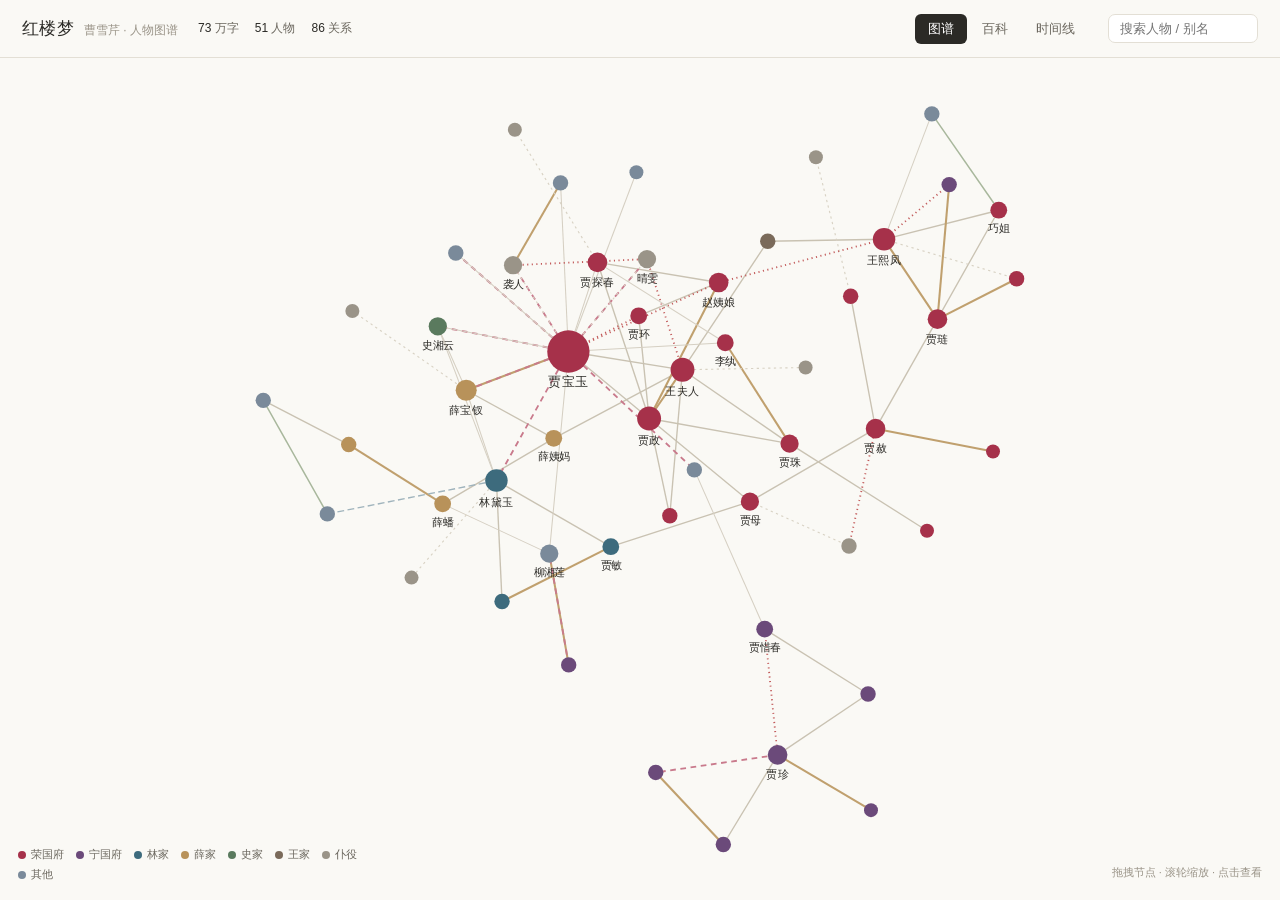
==== index.html @ deef9c7b "feat: 根路径入口页，跳转到 demo" ====
<!DOCTYPE html>
<html lang="zh-CN">
<head>
<meta charset="utf-8">
<meta name="viewport" content="width=device-width, initial-scale=1">
<title>Novel Atlas · 拆书成图</title>
<meta http-equiv="refresh" content="0; url=./demo/">
<style>
  html, body { height: 100%; margin: 0; }
  body {
    display: flex; flex-direction: column;
    align-items: center; justify-content: center; gap: 14px;
    background: #FAF9F5; color: #2B2A26;
    font-family: -apple-system, BlinkMacSystemFont, "PingFang SC", "Microsoft YaHei", sans-serif;
  }
  h1 { font-size: 20px; font-weight: 500; margin: 0; letter-spacing: .02em; }
  p { font-size: 13px; color: #8A8578; margin: 0; }
  a {
    margin-top: 10px; font-size: 13px; color: #A6314A;
    text-decoration: none; border-bottom: 1px solid currentColor; padding-bottom: 2px;
  }
</style>
</head>
<body>
  <h1>Novel Atlas</h1>
  <p>正在进入红楼梦人物图谱…</p>
  <a href="./demo/">如果没有自动跳转，点这里</a>
</body>
</html>
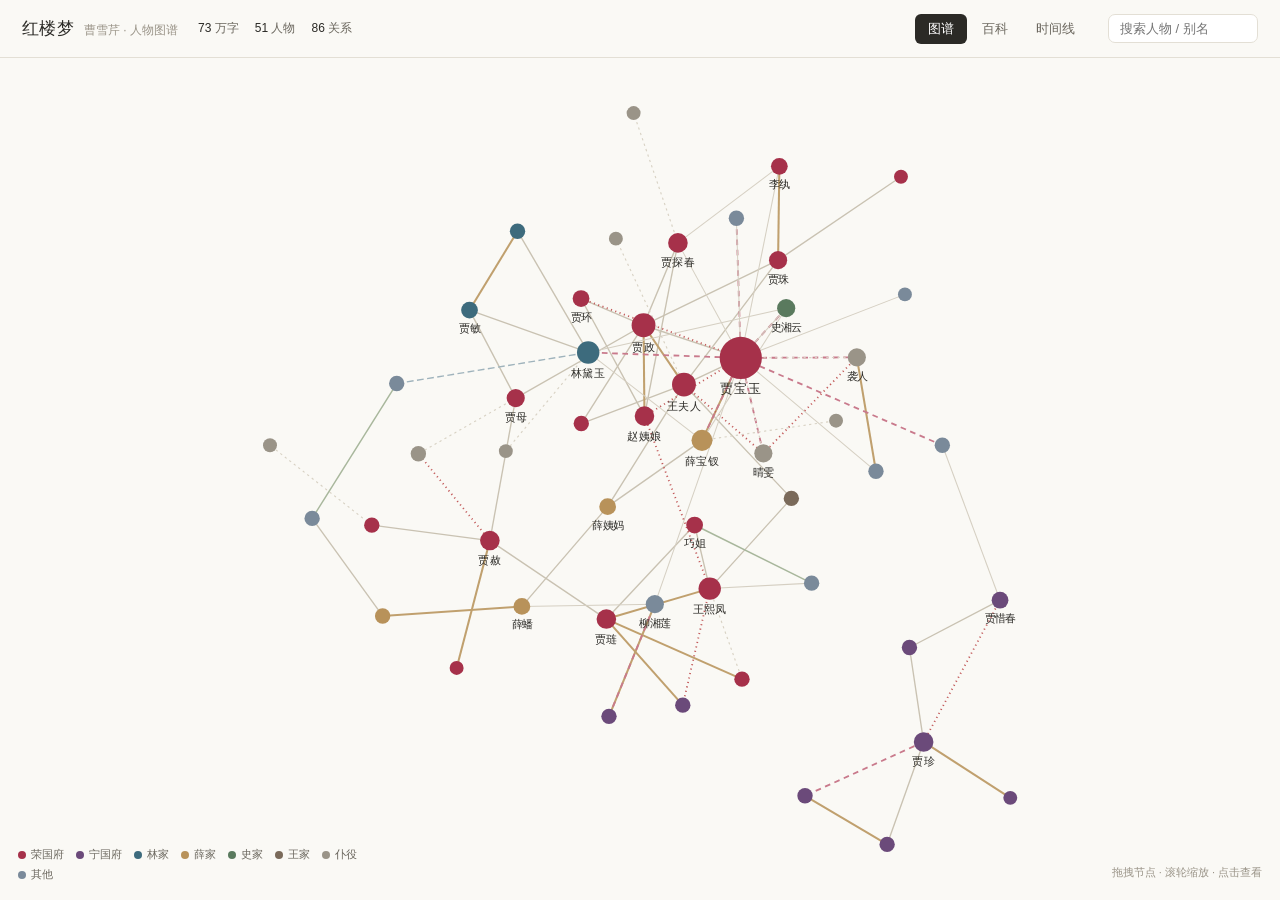
==== commit e143684e: "docs: 入口页改为网文图谱" ====
--- a/index.html
+++ b/index.html
@@ -23,7 +23,7 @@
 </head>
 <body>
   <h1>Novel Atlas</h1>
-  <p>正在进入红楼梦人物图谱…</p>
+  <p>正在进入网文设定图谱…</p>
   <a href="./demo/">如果没有自动跳转，点这里</a>
 </body>
 </html>
